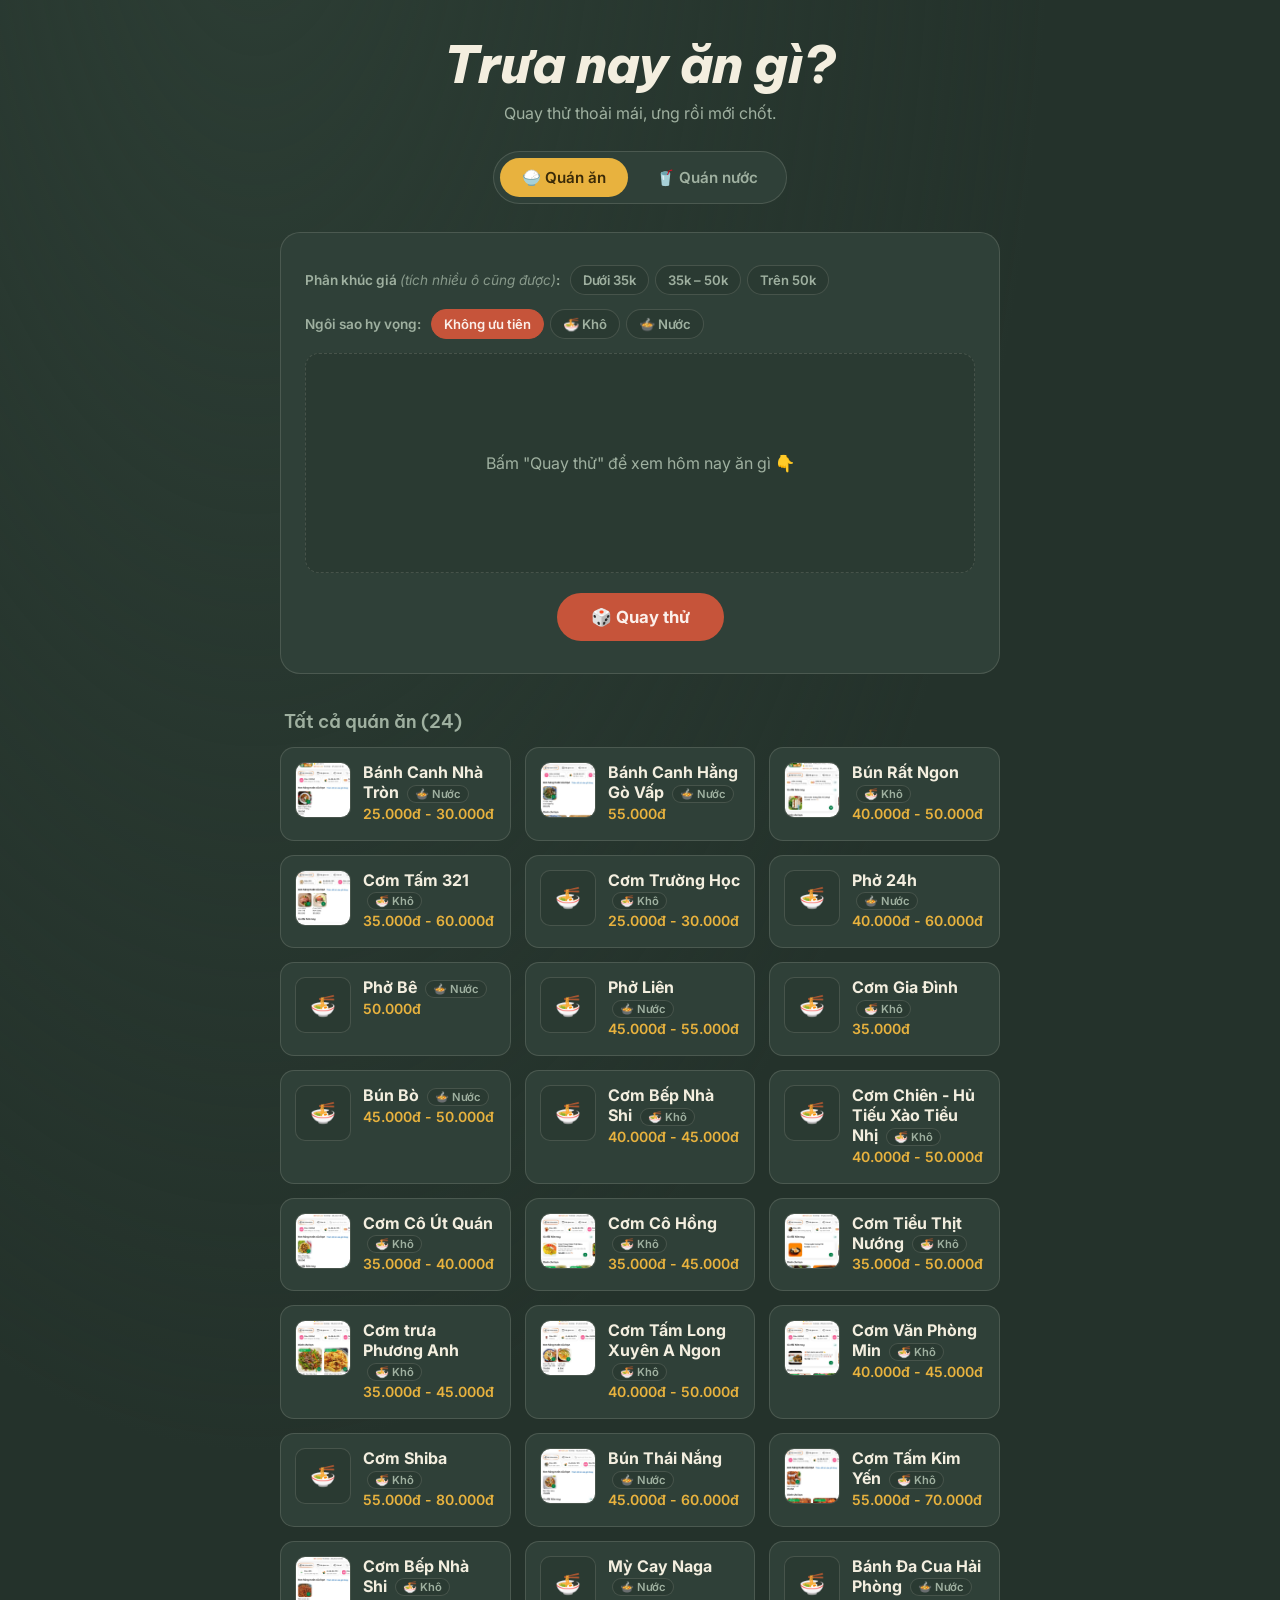
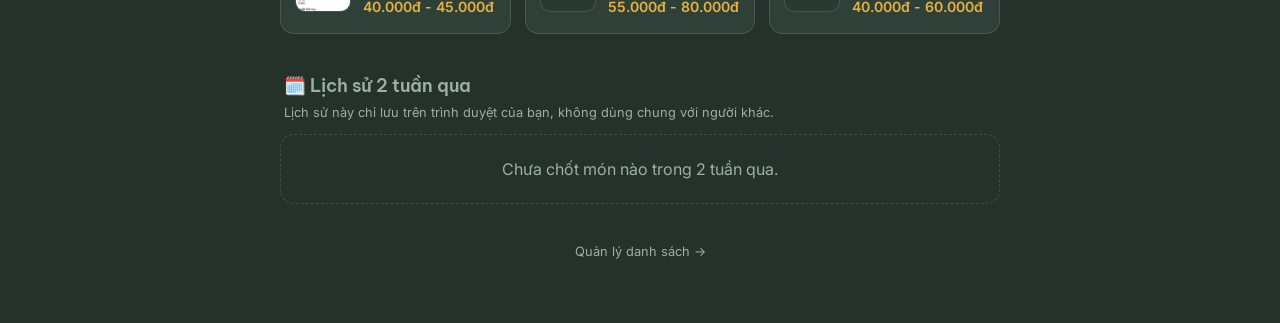
==== index.html @ a0797053 "Add files via upload" ====
<!DOCTYPE html>
<html lang="vi">
<head>
<meta charset="UTF-8">
<meta name="viewport" content="width=device-width, initial-scale=1.0">
<title>Trưa nay ăn gì?</title>
<link rel="stylesheet" href="style.css">
</head>
<body>
  <div class="wrap">
    <header class="site-header">
      <h1>Trưa nay ăn gì?</h1>
      <p>Quay thử thoải mái, ưng rồi mới chốt.</p>
    </header>

    <div class="tabs">
      <button class="tab-btn active" data-tab="quanAn">🍚 Quán ăn</button>
      <button class="tab-btn" data-tab="quanNuoc">🥤 Quán nước</button>
    </div>

    <section class="spin-hero">

      <div class="filter-row">
        <span class="filter-label">Phân khúc giá <span class="filter-hint">(tích nhiều ô cũng được)</span>:</span>
        <div class="chip-group">
          <button class="tier-chip" data-tier="duoi35">Dưới 35k</button>
          <button class="tier-chip" data-tier="35-50">35k – 50k</button>
          <button class="tier-chip" data-tier="tren50">Trên 50k</button>
        </div>
      </div>

      <div class="filter-row" id="starRow">
        <span class="filter-label">Ngôi sao hy vọng:</span>
        <div class="chip-group">
          <button class="star-chip active" data-star="none">Không ưu tiên</button>
          <button class="star-chip" data-star="kho">🍜 Khô</button>
          <button class="star-chip" data-star="nuoc">🍲 Nước</button>
        </div>
      </div>

      <div class="flip-card" id="flipCard"></div>

      <div class="spin-actions">
        <button class="spin-btn" id="spinBtn">🎲 Quay thử</button>
        <button class="confirm-btn" id="confirmBtn" style="display:none;">🔒 Chốt món này</button>
      </div>
    </section>

    <h2 class="list-heading" id="listHeading"></h2>
    <div class="list" id="listEl"></div>

    <section class="history-section">
      <h2 class="list-heading">🗓️ Lịch sử 2 tuần qua</h2>
      <p class="history-note">Lịch sử này chỉ lưu trên trình duyệt của bạn, không dùng chung với người khác.</p>
      <div id="historyList"></div>
    </section>

    <a class="admin-link" href="quanly.html">Quản lý danh sách →</a>
  </div>

  <div class="lightbox-overlay" id="lightboxOverlay">
    <img id="lightboxImg" src="" alt="Ảnh phóng to">
  </div>

  <script src="data.js"></script>
  <script src="app.js"></script>
</body>
</html>
---- style.css ----
@import url('https://fonts.googleapis.com/css2?family=Be+Vietnam+Pro:ital,wght@0,400;0,500;0,600;0,800;1,600&family=Inter:wght@400;500;600;700&display=swap');

:root{
  --bg: #24322B;
  --bg-soft: #2A3A32;
  --surface: #2F4038;
  --surface-hover: #3A4F44;
  --line: rgba(243,238,223,0.14);
  --text: #F3EEDF;
  --muted: #9FB0A0;
  --accent: #E8B23E;
  --accent-ink: #3A2A08;
  --accent-2: #C6543A;
  --radius: 14px;
}

*{ box-sizing: border-box; }

html, body{
  margin:0;
  padding:0;
  background:
    radial-gradient(ellipse at 20% -10%, #2C3D34 0%, transparent 55%),
    var(--bg);
  color: var(--text);
  font-family: 'Inter', sans-serif;
  -webkit-font-smoothing: antialiased;
}

body{
  min-height:100vh;
  display:flex;
  flex-direction:column;
  align-items:center;
  padding: 32px 20px 64px;
}

.wrap{
  width:100%;
  max-width: 720px;
}

/* ---------- Header ---------- */
.site-header{
  text-align:center;
  margin-bottom: 28px;
}

.site-header h1{
  font-family:'Be Vietnam Pro', sans-serif;
  font-weight:800;
  font-style:italic;
  font-size: clamp(2.2rem, 6vw, 3.2rem);
  margin: 0 0 6px;
  letter-spacing: -0.01em;
  color: var(--text);
}

.site-header p{
  margin:0;
  color: var(--muted);
  font-size: 1rem;
}

/* ---------- Tabs ---------- */
.tabs{
  display:flex;
  justify-content:center;
  gap: 6px;
  margin-bottom: 28px;
  background: var(--surface);
  padding: 6px;
  border-radius: 999px;
  border: 1px solid var(--line);
  width: fit-content;
  margin-left:auto;
  margin-right:auto;
}

.tab-btn{
  border:none;
  background: transparent;
  color: var(--muted);
  font-family:'Inter', sans-serif;
  font-weight:600;
  font-size: 0.95rem;
  padding: 10px 22px;
  border-radius: 999px;
  cursor:pointer;
  transition: background .2s ease, color .2s ease;
}

.tab-btn.active{
  background: var(--accent);
  color: var(--accent-ink);
}

.tab-btn:not(.active):hover{
  color: var(--text);
}

/* ---------- Spin hero ---------- */
.spin-hero{
  background: var(--surface);
  border: 1px solid var(--line);
  border-radius: 20px;
  padding: 32px 24px;
  text-align:center;
  margin-bottom: 36px;
}

.flip-card{
  position:relative;
  height: 220px;
  border-radius: var(--radius);
  background: var(--bg-soft);
  border: 1px dashed var(--line);
  display:flex;
  align-items:center;
  justify-content:center;
  overflow:hidden;
  margin-bottom: 20px;
}

.flip-card .placeholder{
  color: var(--muted);
  font-size: 1rem;
}

.flip-card .result{
  display:flex;
  flex-direction:column;
  align-items:center;
  gap: 6px;
  padding: 16px;
  animation: land .38s cubic-bezier(.2,1.4,.4,1);
}

.flip-card .result img{
  width: 84px;
  height: 84px;
  object-fit:cover;
  border-radius: 12px;
  border: 1px solid var(--line);
  margin-bottom: 6px;
}

.flip-card .result .name{
  font-family:'Be Vietnam Pro', sans-serif;
  font-weight:800;
  font-size: 1.5rem;
  color: var(--accent);
}

.flip-card .result .price{
  color: var(--text);
  font-weight:600;
  font-size: 0.95rem;
}

.flip-card .result .note{
  color: var(--muted);
  font-size: 0.85rem;
}

.flip-card.spinning .result .name{
  color: var(--text);
}

@keyframes land{
  from{ transform: scale(.92); opacity: 0;}
  to{ transform: scale(1); opacity:1;}
}

.spin-btn{
  border:none;
  background: var(--accent-2);
  color: #FBEFEA;
  font-family:'Inter', sans-serif;
  font-weight:700;
  font-size: 1.05rem;
  padding: 14px 34px;
  border-radius: 999px;
  cursor:pointer;
  transition: transform .12s ease, background .2s ease;
}

.spin-btn:hover{ background:#D9613F; }
.spin-btn:active{ transform: scale(.97); }
.spin-btn:disabled{ opacity: .6; cursor:not-allowed; }

.spin-hero .empty-msg{
  color: var(--muted);
  font-size: 0.95rem;
}

/* ---------- List ---------- */
.list-heading{
  font-family:'Be Vietnam Pro', sans-serif;
  font-weight:600;
  font-size: 1.1rem;
  color: var(--muted);
  margin: 0 0 14px 4px;
}

.list{
  display:grid;
  grid-template-columns: repeat(auto-fill, minmax(220px, 1fr));
  gap: 14px;
}

.card{
  background: var(--surface);
  border: 1px solid var(--line);
  border-radius: var(--radius);
  padding: 14px;
  display:flex;
  gap: 12px;
  align-items:flex-start;
}

.card .thumb{
  width: 56px;
  height: 56px;
  border-radius: 10px;
  object-fit:cover;
  background: var(--bg-soft);
  border: 1px solid var(--line);
  flex-shrink:0;
}

.card .thumb.no-img{
  display:flex;
  align-items:center;
  justify-content:center;
  color: var(--muted);
  font-size: 1.3rem;
}

.card .info .name{
  font-weight:700;
  font-size: 1rem;
  margin-bottom: 2px;
}

.card .info .price{
  color: var(--accent);
  font-weight:600;
  font-size: 0.88rem;
  margin-bottom: 4px;
}

.card .info .note{
  color: var(--muted);
  font-size: 0.82rem;
  line-height:1.4;
}

.empty-list{
  color: var(--muted);
  text-align:center;
  padding: 24px;
  border: 1px dashed var(--line);
  border-radius: var(--radius);
}

/* ---------- Footer link to admin ---------- */
.admin-link{
  display:block;
  text-align:center;
  margin-top: 40px;
  color: var(--muted);
  font-size: 0.8rem;
  text-decoration:none;
}
.admin-link:hover{ color: var(--text); }

/* ================= Admin page ================= */
.admin-wrap{ max-width: 640px; }

.admin-section{
  background: var(--surface);
  border: 1px solid var(--line);
  border-radius: var(--radius);
  padding: 20px;
  margin-bottom: 24px;
}

.admin-section h2{
  font-family:'Be Vietnam Pro', sans-serif;
  font-size: 1.2rem;
  margin: 0 0 16px;
}

.field{
  margin-bottom: 12px;
}

.field label{
  display:block;
  font-size: 0.82rem;
  color: var(--muted);
  margin-bottom: 4px;
}

.field input, .field textarea{
  width:100%;
  background: var(--bg-soft);
  border: 1px solid var(--line);
  color: var(--text);
  border-radius: 8px;
  padding: 10px 12px;
  font-family:'Inter', sans-serif;
  font-size: 0.92rem;
}

.field textarea{ resize: vertical; min-height: 50px; }

.form-actions{
  display:flex;
  gap: 10px;
  margin-top: 4px;
}

.btn{
  border:none;
  border-radius: 8px;
  padding: 10px 18px;
  font-weight:600;
  font-size: 0.9rem;
  cursor:pointer;
  font-family:'Inter', sans-serif;
}

.btn-primary{ background: var(--accent); color: var(--accent-ink); }
.btn-primary:hover{ background:#F0BE5A; }

.btn-ghost{ background: transparent; border: 1px solid var(--line); color: var(--text); }
.btn-ghost:hover{ background: var(--surface-hover); }

.btn-danger{ background: transparent; border: 1px solid var(--accent-2); color: var(--accent-2); }
.btn-danger:hover{ background: rgba(198,84,58,.12); }

.admin-item{
  display:flex;
  gap: 12px;
  align-items:center;
  padding: 10px 0;
  border-bottom: 1px solid var(--line);
}
.admin-item:last-child{ border-bottom:none; }

.admin-item .thumb{
  width: 46px; height:46px; border-radius:8px; object-fit:cover;
  background: var(--bg-soft); border:1px solid var(--line); flex-shrink:0;
}

.admin-item .meta{ flex:1; min-width:0; }
.admin-item .meta .name{ font-weight:600; font-size: 0.92rem; }
.admin-item .meta .sub{ color: var(--muted); font-size: 0.8rem; }

.admin-item .actions{ display:flex; gap:6px; flex-shrink:0; }
.icon-btn{
  border:none; background:transparent; color: var(--muted);
  cursor:pointer; font-size: 0.85rem; padding: 6px 8px; border-radius:6px;
}
.icon-btn:hover{ background: var(--surface-hover); color: var(--text); }

.export-box{
  text-align:center;
  padding: 18px;
}

.export-box p{ color: var(--muted); font-size: 0.85rem; margin: 10px 0 0; }

.toast{
  position:fixed;
  bottom: 24px;
  left:50%;
  transform: translateX(-50%);
  background: var(--accent);
  color: var(--accent-ink);
  padding: 10px 20px;
  border-radius: 999px;
  font-weight:600;
  font-size: 0.88rem;
  opacity:0;
  pointer-events:none;
  transition: opacity .25s ease;
}
.toast.show{ opacity:1; }

@media (prefers-reduced-motion: reduce){
  .flip-card .result{ animation: none; }
}

/* ---------- Filter rows (phân khúc giá / ngôi sao hy vọng) ---------- */
.filter-row{
  display:flex;
  flex-wrap:wrap;
  align-items:center;
  gap: 10px;
  margin-bottom: 14px;
  text-align:left;
}

.filter-label{
  color: var(--muted);
  font-size: 0.85rem;
  font-weight:600;
  flex-shrink:0;
}

.filter-hint{
  font-weight:400;
  font-style: italic;
  opacity: .8;
}

.chip-group{
  display:flex;
  flex-wrap:wrap;
  gap: 6px;
}

.tier-chip, .star-chip{
  border: 1px solid var(--line);
  background: var(--bg-soft);
  color: var(--muted);
  font-family:'Inter', sans-serif;
  font-size: 0.82rem;
  font-weight:600;
  padding: 6px 12px;
  border-radius: 999px;
  cursor:pointer;
  transition: all .15s ease;
}

.tier-chip:hover, .star-chip:hover{ color: var(--text); }

.tier-chip.active{
  background: var(--accent);
  border-color: var(--accent);
  color: var(--accent-ink);
}
.tier-chip.active::before{ content: "✓ "; }

.star-chip.active{
  background: var(--accent-2);
  border-color: var(--accent-2);
  color: #FBEFEA;
}

/* ---------- Spin actions ---------- */
.spin-actions{
  display:flex;
  flex-wrap:wrap;
  justify-content:center;
  gap: 12px;
}

.confirm-btn{
  border: 1px solid var(--accent);
  background: transparent;
  color: var(--accent);
  font-family:'Inter', sans-serif;
  font-weight:700;
  font-size: 1.05rem;
  padding: 14px 28px;
  border-radius: 999px;
  cursor:pointer;
  transition: background .2s ease, color .2s ease;
}

.confirm-btn:hover:not(:disabled){ background: var(--accent); color: var(--accent-ink); }
.confirm-btn:disabled{ opacity:.7; cursor:not-allowed; }

/* ---------- Tag mini (loại khô/nước) ---------- */
.tag-mini{
  display:inline-block;
  font-size: 0.7rem;
  font-weight:600;
  color: var(--muted);
  background: var(--bg-soft);
  border: 1px solid var(--line);
  padding: 1px 7px;
  border-radius: 999px;
  vertical-align: middle;
  margin-left: 4px;
}

/* ---------- History ---------- */
.history-section{ margin-top: 40px; }

.history-note{
  color: var(--muted);
  font-size: 0.8rem;
  margin: -6px 0 14px 4px;
}

.history-item{
  display:flex;
  align-items:center;
  gap: 14px;
  padding: 10px 4px;
  border-bottom: 1px solid var(--line);
}
.history-item:last-child{ border-bottom:none; }

.history-date{
  font-family:'Be Vietnam Pro', sans-serif;
  font-weight:700;
  font-size: 0.95rem;
  color: var(--accent);
  width: 52px;
  flex-shrink:0;
  text-align:center;
}
.history-date span{
  display:block;
  font-family:'Inter', sans-serif;
  font-weight:400;
  font-size: 0.7rem;
  color: var(--muted);
}

.history-body{ flex:1; min-width:0; }
.history-name{ font-weight:600; font-size:0.92rem; }
.history-sub{ color: var(--muted); font-size:0.8rem; }

/* ---------- Zoomable images / Lightbox ---------- */
.zoomable{ cursor: zoom-in; }

.lightbox-overlay{
  position: fixed;
  inset: 0;
  background: rgba(10,14,12,0.88);
  display:flex;
  align-items:center;
  justify-content:center;
  padding: 30px;
  opacity:0;
  pointer-events:none;
  transition: opacity .2s ease;
  z-index: 100;
}
.lightbox-overlay.show{ opacity:1; pointer-events:auto; }

.lightbox-overlay img{
  max-width: min(90vw, 560px);
  max-height: 85vh;
  border-radius: 12px;
  box-shadow: 0 20px 60px rgba(0,0,0,.5);
  cursor: zoom-out;
}

/* ---------- Admin: price range + loại select + image upload ---------- */
.field-row{
  display:flex;
  gap: 10px;
}
.field-row .field{ flex:1; }

.thumb-preview{
  width: 72px;
  height: 72px;
  border-radius: 10px;
  object-fit:cover;
  border: 1px solid var(--line);
  background: var(--bg-soft);
  margin-top: 8px;
  cursor: zoom-in;
  display:none;
}
.thumb-preview.show{ display:block; }

.file-hint{
  color: var(--muted);
  font-size: 0.75rem;
  margin-top: 4px;
}

select{
  width:100%;
  background: var(--bg-soft);
  border: 1px solid var(--line);
  color: var(--text);
  border-radius: 8px;
  padding: 10px 12px;
  font-family:'Inter', sans-serif;
  font-size: 0.92rem;
}
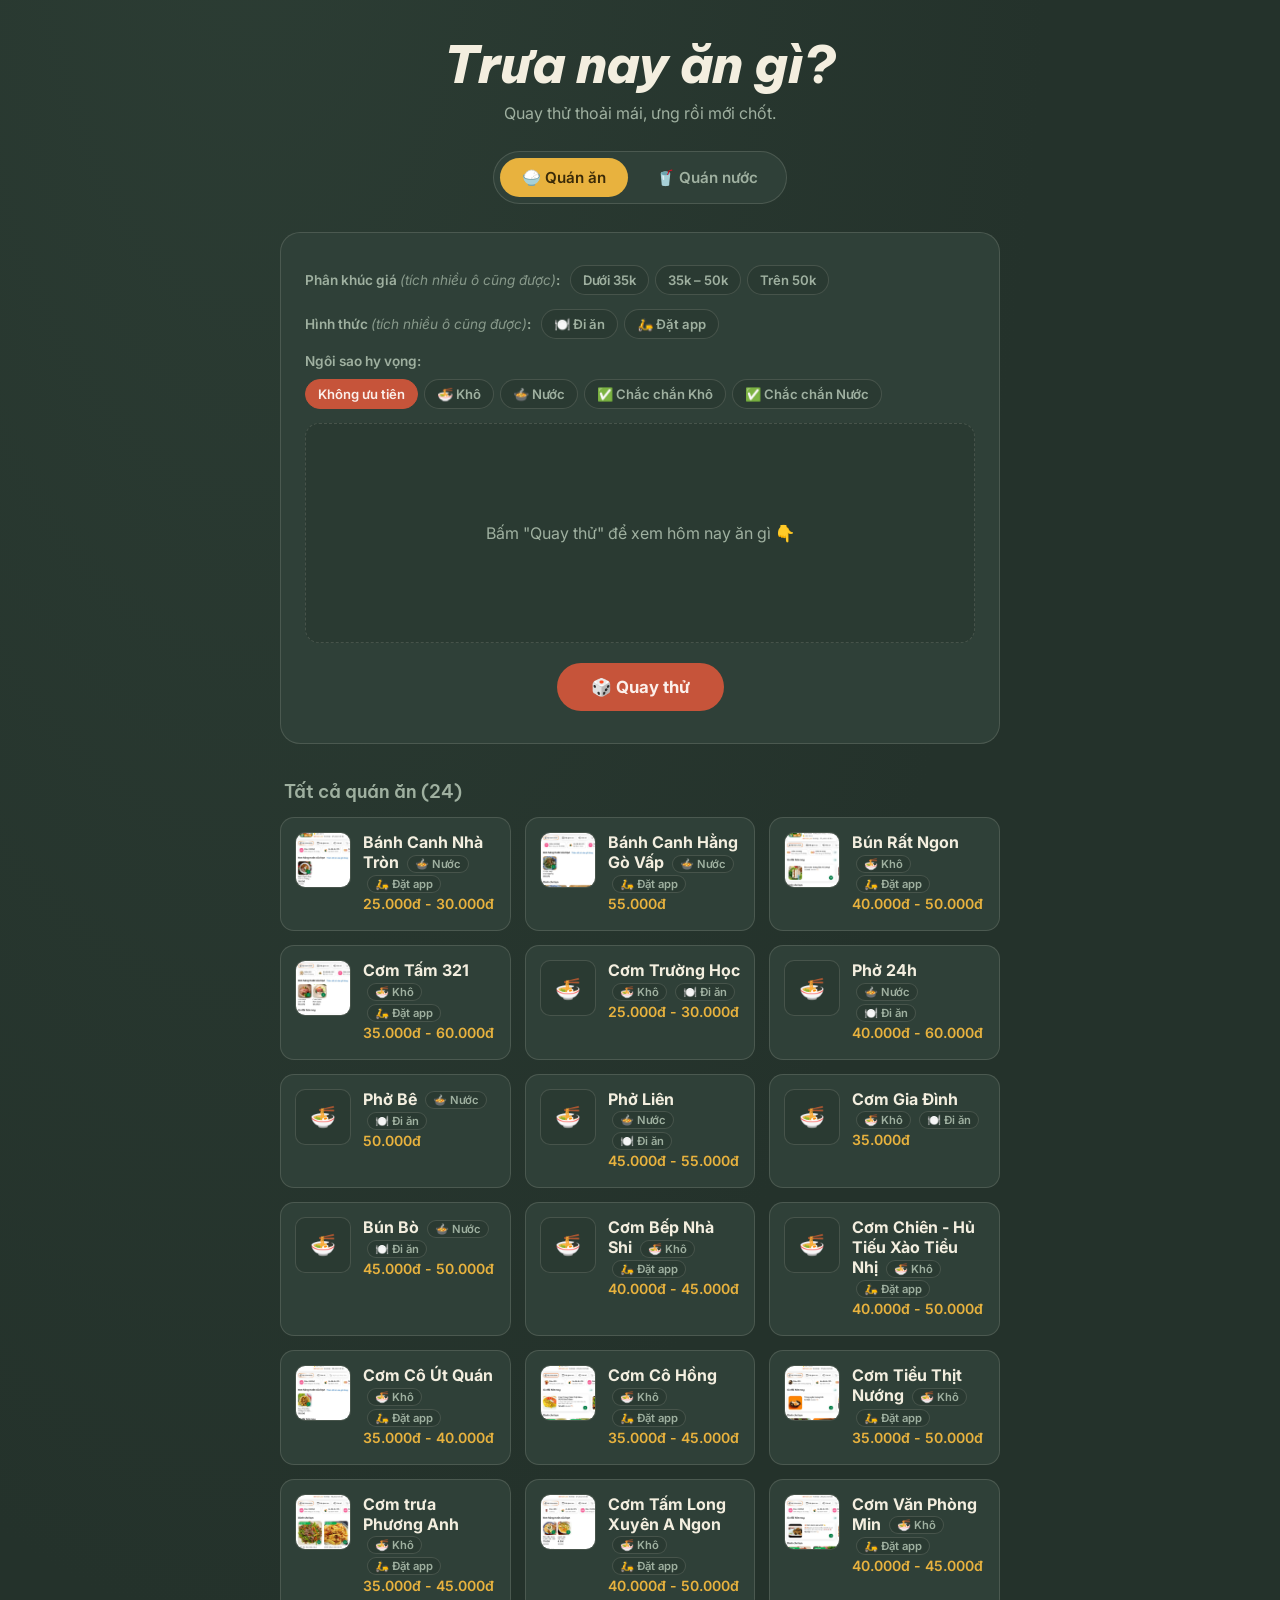
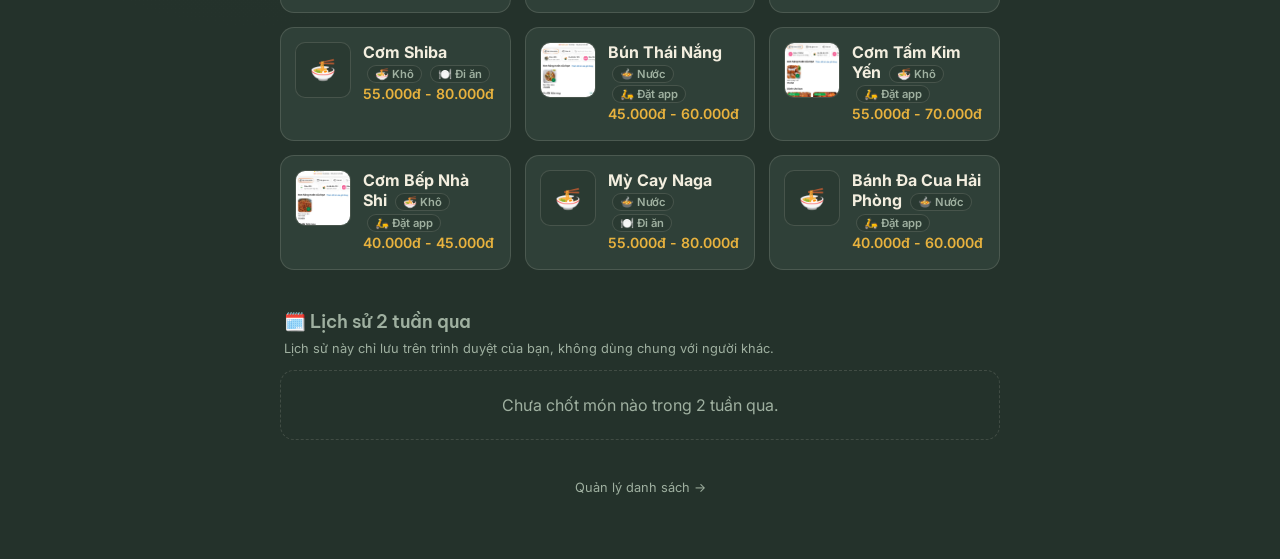
==== commit c052e77a: "Add files via upload" ====
--- a/index.html
+++ b/index.html
@@ -29,12 +29,22 @@
         </div>
       </div>
 
+      <div class="filter-row">
+        <span class="filter-label">Hình thức <span class="filter-hint">(tích nhiều ô cũng được)</span>:</span>
+        <div class="chip-group">
+          <button class="mode-chip" data-mode="diAn">🍽️ Đi ăn</button>
+          <button class="mode-chip" data-mode="datApp">🛵 Đặt app</button>
+        </div>
+      </div>
+
       <div class="filter-row" id="starRow">
         <span class="filter-label">Ngôi sao hy vọng:</span>
         <div class="chip-group">
           <button class="star-chip active" data-star="none">Không ưu tiên</button>
           <button class="star-chip" data-star="kho">🍜 Khô</button>
           <button class="star-chip" data-star="nuoc">🍲 Nước</button>
+          <button class="star-chip" data-star="chacKho">✅ Chắc chắn Khô</button>
+          <button class="star-chip" data-star="chacNuoc">✅ Chắc chắn Nước</button>
         </div>
       </div>
 
--- a/style.css
+++ b/style.css
@@ -423,7 +423,7 @@
   gap: 6px;
 }
 
-.tier-chip, .star-chip{
+.tier-chip, .star-chip, .mode-chip{
   border: 1px solid var(--line);
   background: var(--bg-soft);
   color: var(--muted);
@@ -436,14 +436,14 @@
   transition: all .15s ease;
 }
 
-.tier-chip:hover, .star-chip:hover{ color: var(--text); }
-
-.tier-chip.active{
+.tier-chip:hover, .star-chip:hover, .mode-chip:hover{ color: var(--text); }
+
+.tier-chip.active, .mode-chip.active{
   background: var(--accent);
   border-color: var(--accent);
   color: var(--accent-ink);
 }
-.tier-chip.active::before{ content: "✓ "; }
+.tier-chip.active::before, .mode-chip.active::before{ content: "✓ "; }
 
 .star-chip.active{
   background: var(--accent-2);
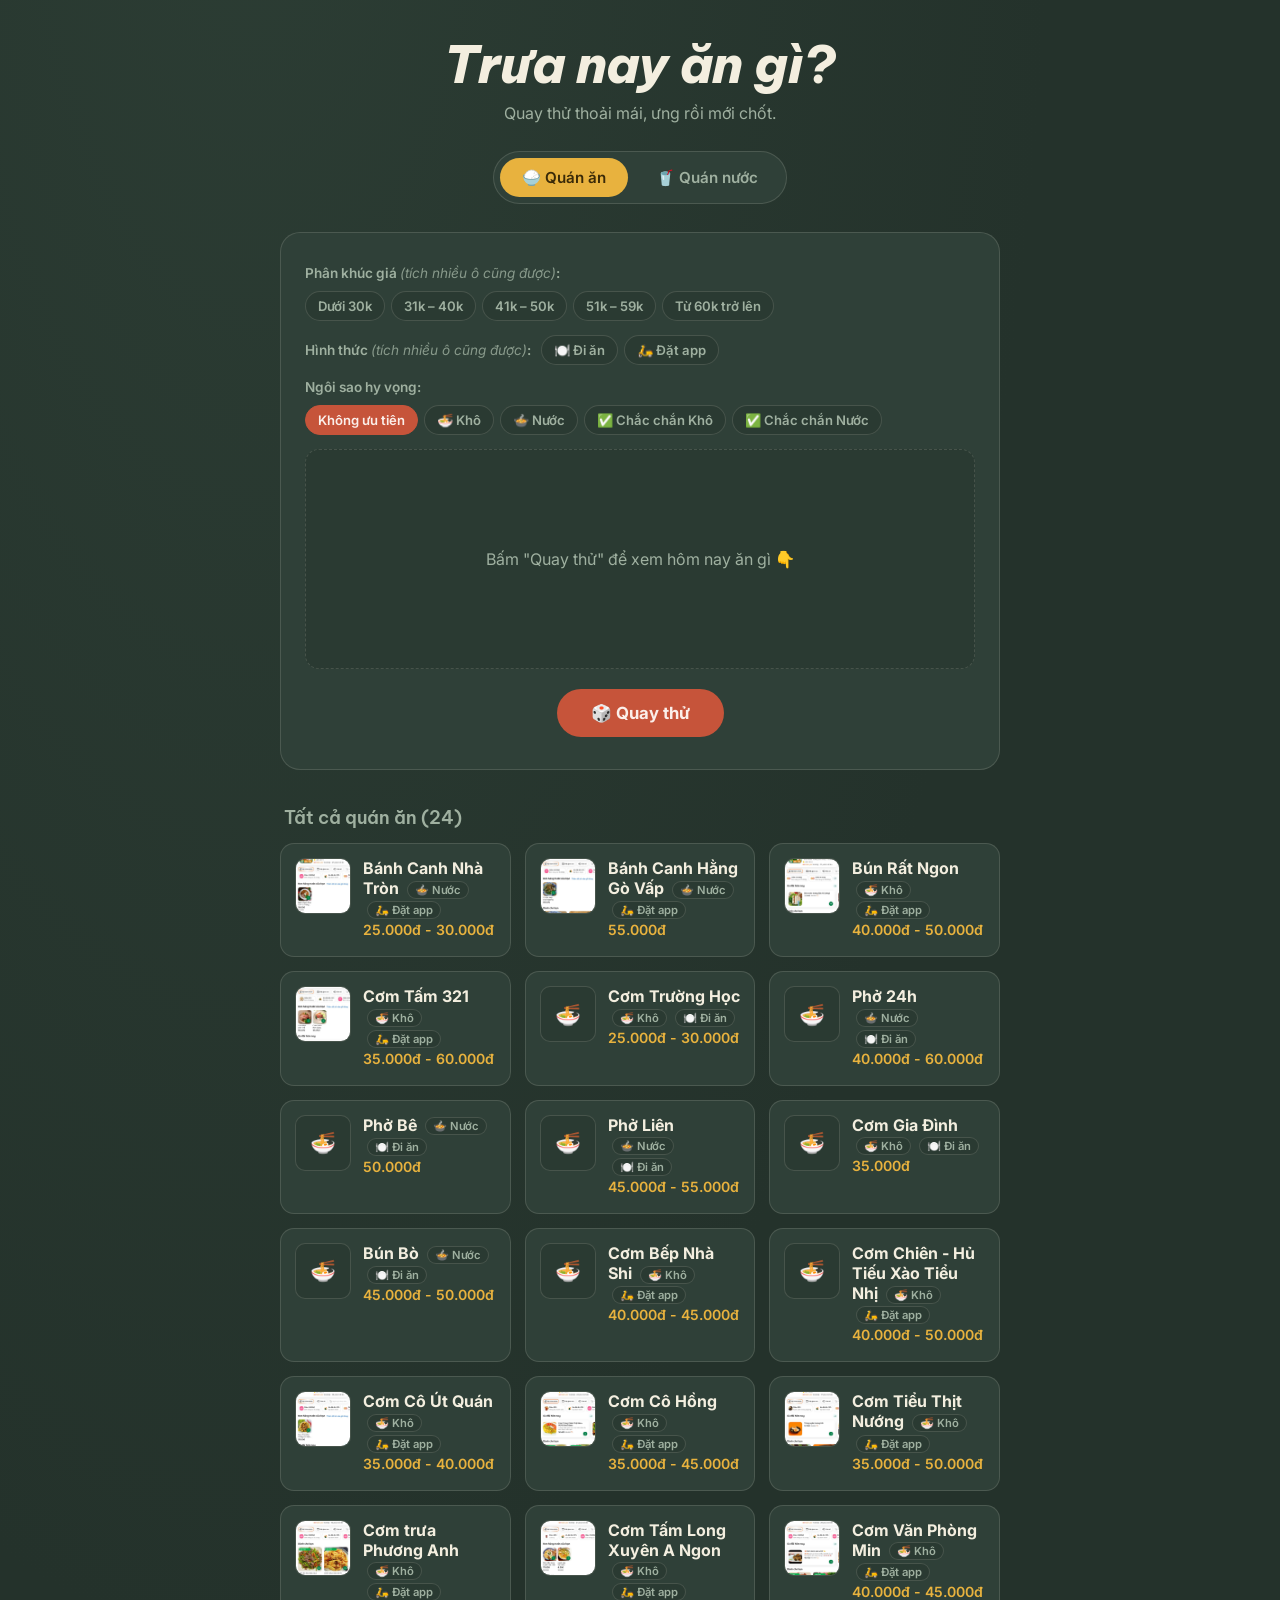
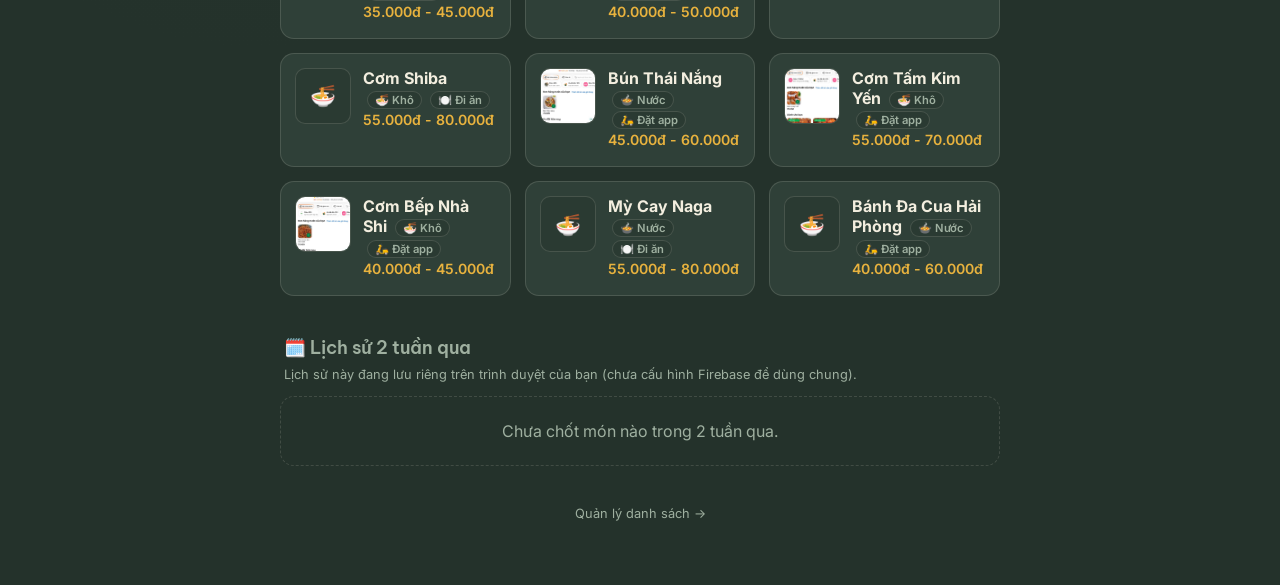
==== commit a7d35f25: "Add files via upload" ====
--- a/index.html
+++ b/index.html
@@ -13,6 +13,8 @@
       <p>Quay thử thoải mái, ưng rồi mới chốt.</p>
     </header>
 
+    <div class="veg-banner" id="vegBanner" style="display:none;"></div>
+
     <div class="tabs">
       <button class="tab-btn active" data-tab="quanAn">🍚 Quán ăn</button>
       <button class="tab-btn" data-tab="quanNuoc">🥤 Quán nước</button>
@@ -23,9 +25,11 @@
       <div class="filter-row">
         <span class="filter-label">Phân khúc giá <span class="filter-hint">(tích nhiều ô cũng được)</span>:</span>
         <div class="chip-group">
-          <button class="tier-chip" data-tier="duoi35">Dưới 35k</button>
-          <button class="tier-chip" data-tier="35-50">35k – 50k</button>
-          <button class="tier-chip" data-tier="tren50">Trên 50k</button>
+          <button class="tier-chip" data-tier="duoi30">Dưới 30k</button>
+          <button class="tier-chip" data-tier="31-40">31k – 40k</button>
+          <button class="tier-chip" data-tier="41-50">41k – 50k</button>
+          <button class="tier-chip" data-tier="51-59">51k – 59k</button>
+          <button class="tier-chip" data-tier="tu60">Từ 60k trở lên</button>
         </div>
       </div>
 
@@ -61,7 +65,7 @@
 
     <section class="history-section">
       <h2 class="list-heading">🗓️ Lịch sử 2 tuần qua</h2>
-      <p class="history-note">Lịch sử này chỉ lưu trên trình duyệt của bạn, không dùng chung với người khác.</p>
+      <p class="history-note" id="historyNote">Đang tải lịch sử...</p>
       <div id="historyList"></div>
     </section>
 
@@ -72,6 +76,10 @@
     <img id="lightboxImg" src="" alt="Ảnh phóng to">
   </div>
 
+  <script src="https://www.gstatic.com/firebasejs/10.12.2/firebase-app-compat.js"></script>
+  <script src="https://www.gstatic.com/firebasejs/10.12.2/firebase-database-compat.js"></script>
+  <script src="firebase-config.js"></script>
+  <script src="lunar.js"></script>
   <script src="data.js"></script>
   <script src="app.js"></script>
 </body>
--- a/style.css
+++ b/style.css
@@ -590,3 +590,16 @@
   font-family:'Inter', sans-serif;
   font-size: 0.92rem;
 }
+
+/* ---------- Banner nhắc ăn chay ---------- */
+.veg-banner{
+  background: linear-gradient(135deg, #3E5B45, #4E7355);
+  border: 1px solid rgba(232,178,62,0.35);
+  color: #F3EEDF;
+  font-weight:600;
+  font-size: 0.92rem;
+  text-align:center;
+  padding: 12px 18px;
+  border-radius: 12px;
+  margin-bottom: 20px;
+}
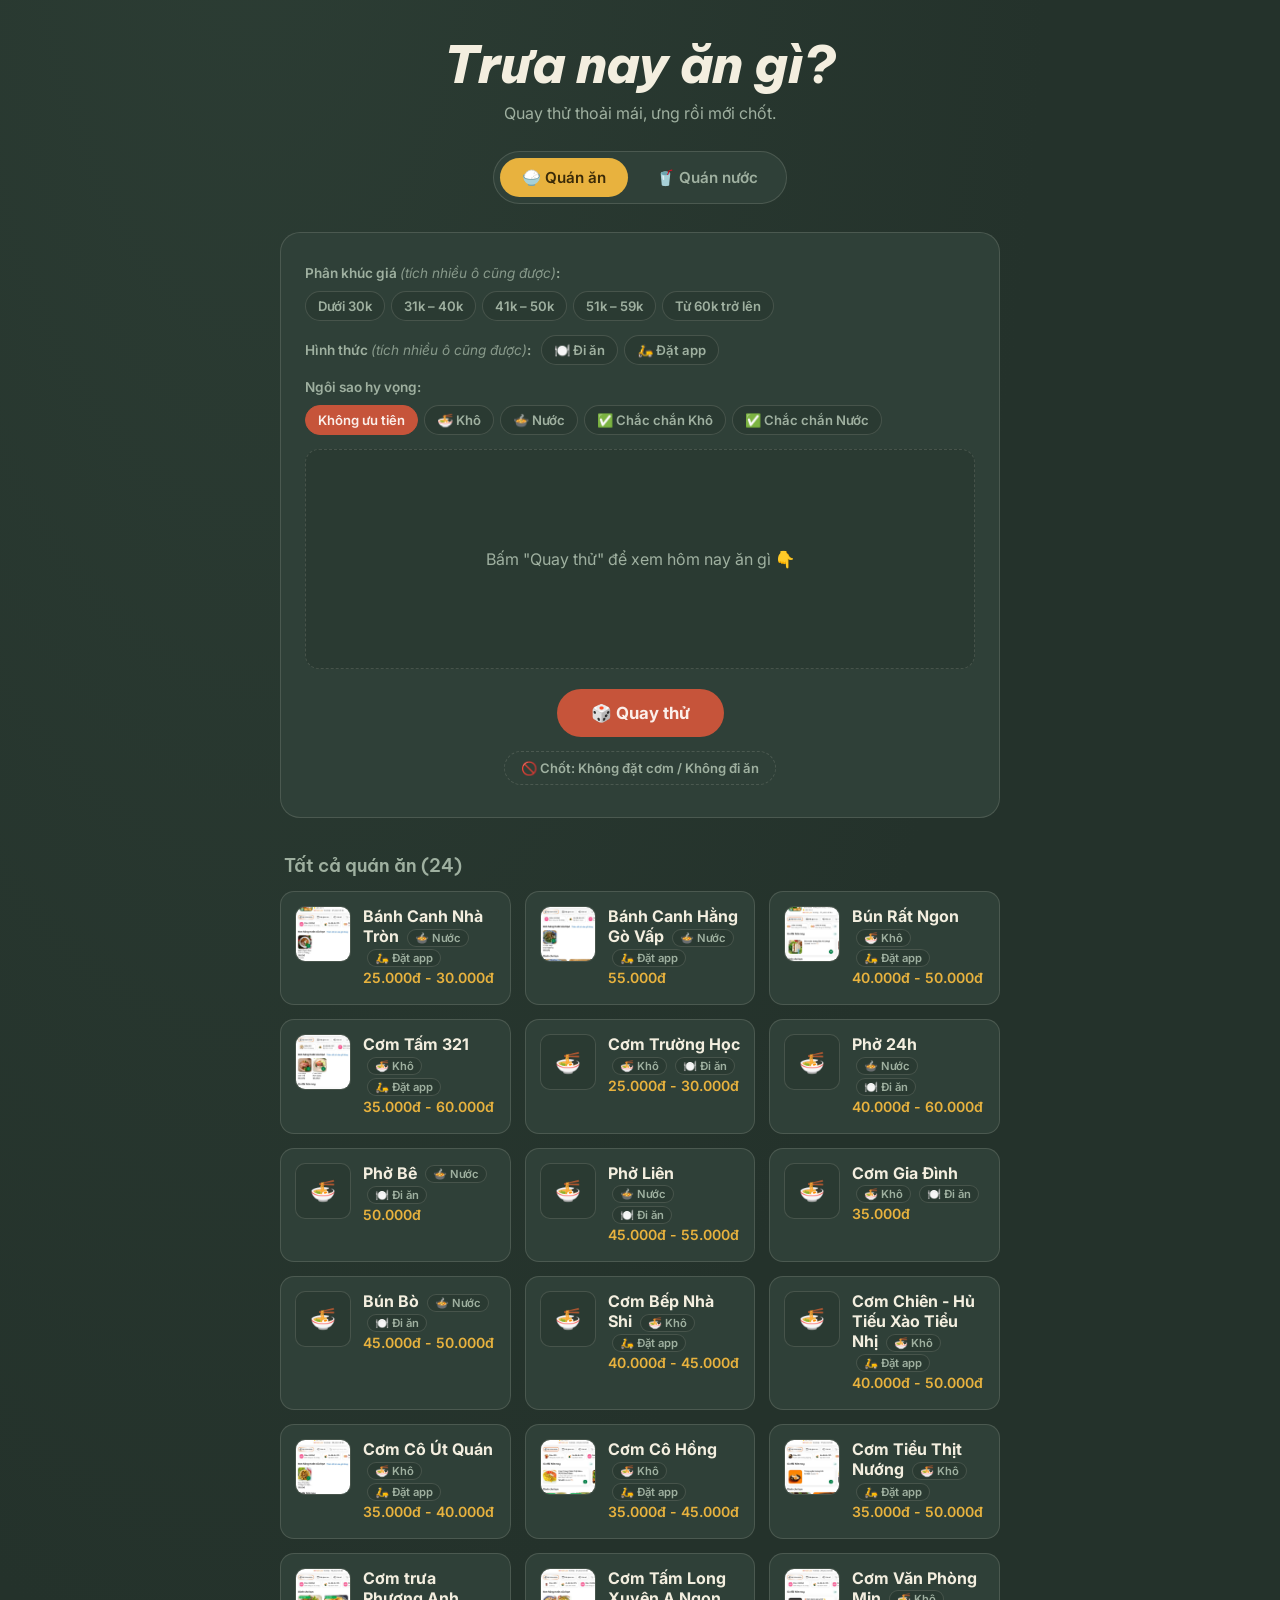
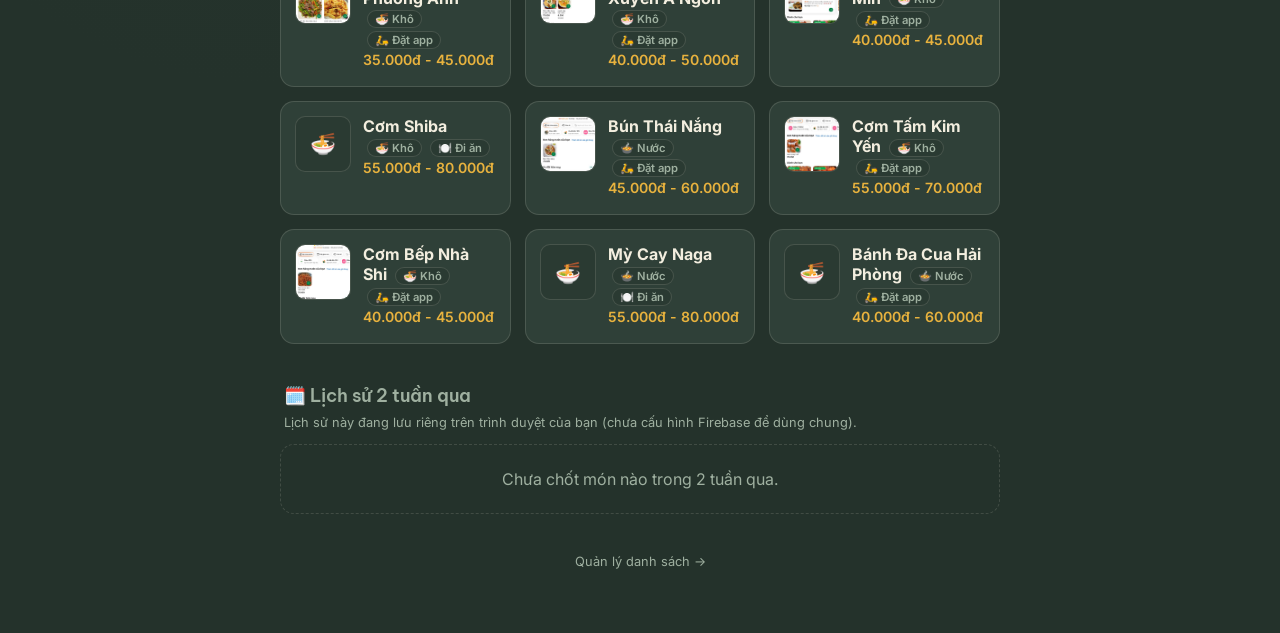
==== commit 10f2841e: "Add files via upload" ====
--- a/index.html
+++ b/index.html
@@ -24,20 +24,24 @@
 
       <div class="filter-row">
         <span class="filter-label">Phân khúc giá <span class="filter-hint">(tích nhiều ô cũng được)</span>:</span>
-        <div class="chip-group">
-          <button class="tier-chip" data-tier="duoi30">Dưới 30k</button>
-          <button class="tier-chip" data-tier="31-40">31k – 40k</button>
-          <button class="tier-chip" data-tier="41-50">41k – 50k</button>
-          <button class="tier-chip" data-tier="51-59">51k – 59k</button>
-          <button class="tier-chip" data-tier="tu60">Từ 60k trở lên</button>
-        </div>
+        <div class="chip-group" id="tierChips"></div>
       </div>
 
-      <div class="filter-row">
+      <div class="filter-row" id="modeRow">
         <span class="filter-label">Hình thức <span class="filter-hint">(tích nhiều ô cũng được)</span>:</span>
         <div class="chip-group">
           <button class="mode-chip" data-mode="diAn">🍽️ Đi ăn</button>
           <button class="mode-chip" data-mode="datApp">🛵 Đặt app</button>
+        </div>
+      </div>
+
+      <div class="filter-row" id="categoryRow" style="display:none;">
+        <span class="filter-label">Danh mục <span class="filter-hint">(tích nhiều ô cũng được)</span>:</span>
+        <div class="chip-group">
+          <button class="category-chip" data-cat="sinhTo">🥤 Sinh tố - Nước ép</button>
+          <button class="category-chip" data-cat="traSua">🧋 Trà sữa</button>
+          <button class="category-chip" data-cat="traTraiCay">🍹 Trà trái cây</button>
+          <button class="category-chip" data-cat="caPhe">☕ Cà phê</button>
         </div>
       </div>
 
@@ -52,11 +56,19 @@
         </div>
       </div>
 
+      <div class="filter-row wishlist-row" id="wishlistRow" style="display:none;">
+        <button class="wishlist-toggle-btn" id="wishlistToggleBtn">🌟 Chọn quán nguyện vọng ▾</button>
+        <div class="wishlist-panel" id="wishlistPanel"></div>
+      </div>
+
       <div class="flip-card" id="flipCard"></div>
 
       <div class="spin-actions">
         <button class="spin-btn" id="spinBtn">🎲 Quay thử</button>
         <button class="confirm-btn" id="confirmBtn" style="display:none;">🔒 Chốt món này</button>
+      </div>
+      <div class="skip-row">
+        <button class="skip-btn" id="skipBtn">🚫 Chốt: Không đặt cơm / Không đi ăn</button>
       </div>
     </section>
 
--- a/style.css
+++ b/style.css
@@ -603,3 +603,107 @@
   border-radius: 12px;
   margin-bottom: 20px;
 }
+
+/* ---------- Category chip (danh mục đồ uống) ---------- */
+.category-chip{
+  border: 1px solid var(--line);
+  background: var(--bg-soft);
+  color: var(--muted);
+  font-family:'Inter', sans-serif;
+  font-size: 0.82rem;
+  font-weight:600;
+  padding: 6px 12px;
+  border-radius: 999px;
+  cursor:pointer;
+  transition: all .15s ease;
+}
+.category-chip:hover{ color: var(--text); }
+.category-chip.active{
+  background: var(--accent-2);
+  border-color: var(--accent-2);
+  color: #FBEFEA;
+}
+.category-chip.active::before{ content: "✓ "; }
+
+/* ---------- Nguyện vọng (wishlist) ---------- */
+.wishlist-row{
+  flex-direction: column;
+  align-items: stretch;
+}
+
+.wishlist-toggle-btn{
+  align-self: flex-start;
+  border: 1px solid var(--line);
+  background: var(--bg-soft);
+  color: var(--text);
+  font-family:'Inter', sans-serif;
+  font-weight:600;
+  font-size: 0.85rem;
+  padding: 8px 16px;
+  border-radius: 999px;
+  cursor:pointer;
+}
+.wishlist-toggle-btn:hover{ background: var(--surface-hover); }
+
+.wishlist-panel{
+  display:none;
+  margin-top: 10px;
+  max-height: 220px;
+  overflow-y: auto;
+  border: 1px solid var(--line);
+  border-radius: var(--radius);
+  padding: 8px 14px;
+  background: var(--bg-soft);
+}
+.wishlist-panel.show{ display:block; }
+
+.wish-item{
+  display:flex;
+  align-items:center;
+  gap: 8px;
+  padding: 7px 0;
+  border-bottom: 1px solid var(--line);
+  font-size: 0.88rem;
+  cursor:pointer;
+}
+.wish-item:last-child{ border-bottom:none; }
+.wish-item input{ accent-color: var(--accent); width:16px; height:16px; }
+
+/* ---------- Checkbox group (admin: danh mục nhiều lựa chọn) ---------- */
+.checkbox-group{
+  display:flex;
+  flex-wrap:wrap;
+  gap: 10px 18px;
+}
+.checkbox-item{
+  display:flex;
+  align-items:center;
+  gap: 6px;
+  font-size: 0.88rem;
+  cursor:pointer;
+}
+.checkbox-item input{ accent-color: var(--accent); width:16px; height:16px; }
+
+/* ---------- Nút chốt không ăn/uống ---------- */
+.skip-row{
+  text-align:center;
+  margin-top: 14px;
+}
+
+.skip-btn{
+  border: 1px dashed var(--line);
+  background: transparent;
+  color: var(--muted);
+  font-family:'Inter', sans-serif;
+  font-weight:600;
+  font-size: 0.82rem;
+  padding: 8px 16px;
+  border-radius: 999px;
+  cursor:pointer;
+  transition: all .15s ease;
+}
+.skip-btn:hover:not(:disabled){ color: var(--text); border-color: var(--muted); }
+.skip-btn:disabled{ opacity:.7; cursor:not-allowed; }
+
+.history-item-skip .history-name{ color: var(--muted); font-style: italic; }
+.history-item-skip .history-date{ color: var(--muted); }
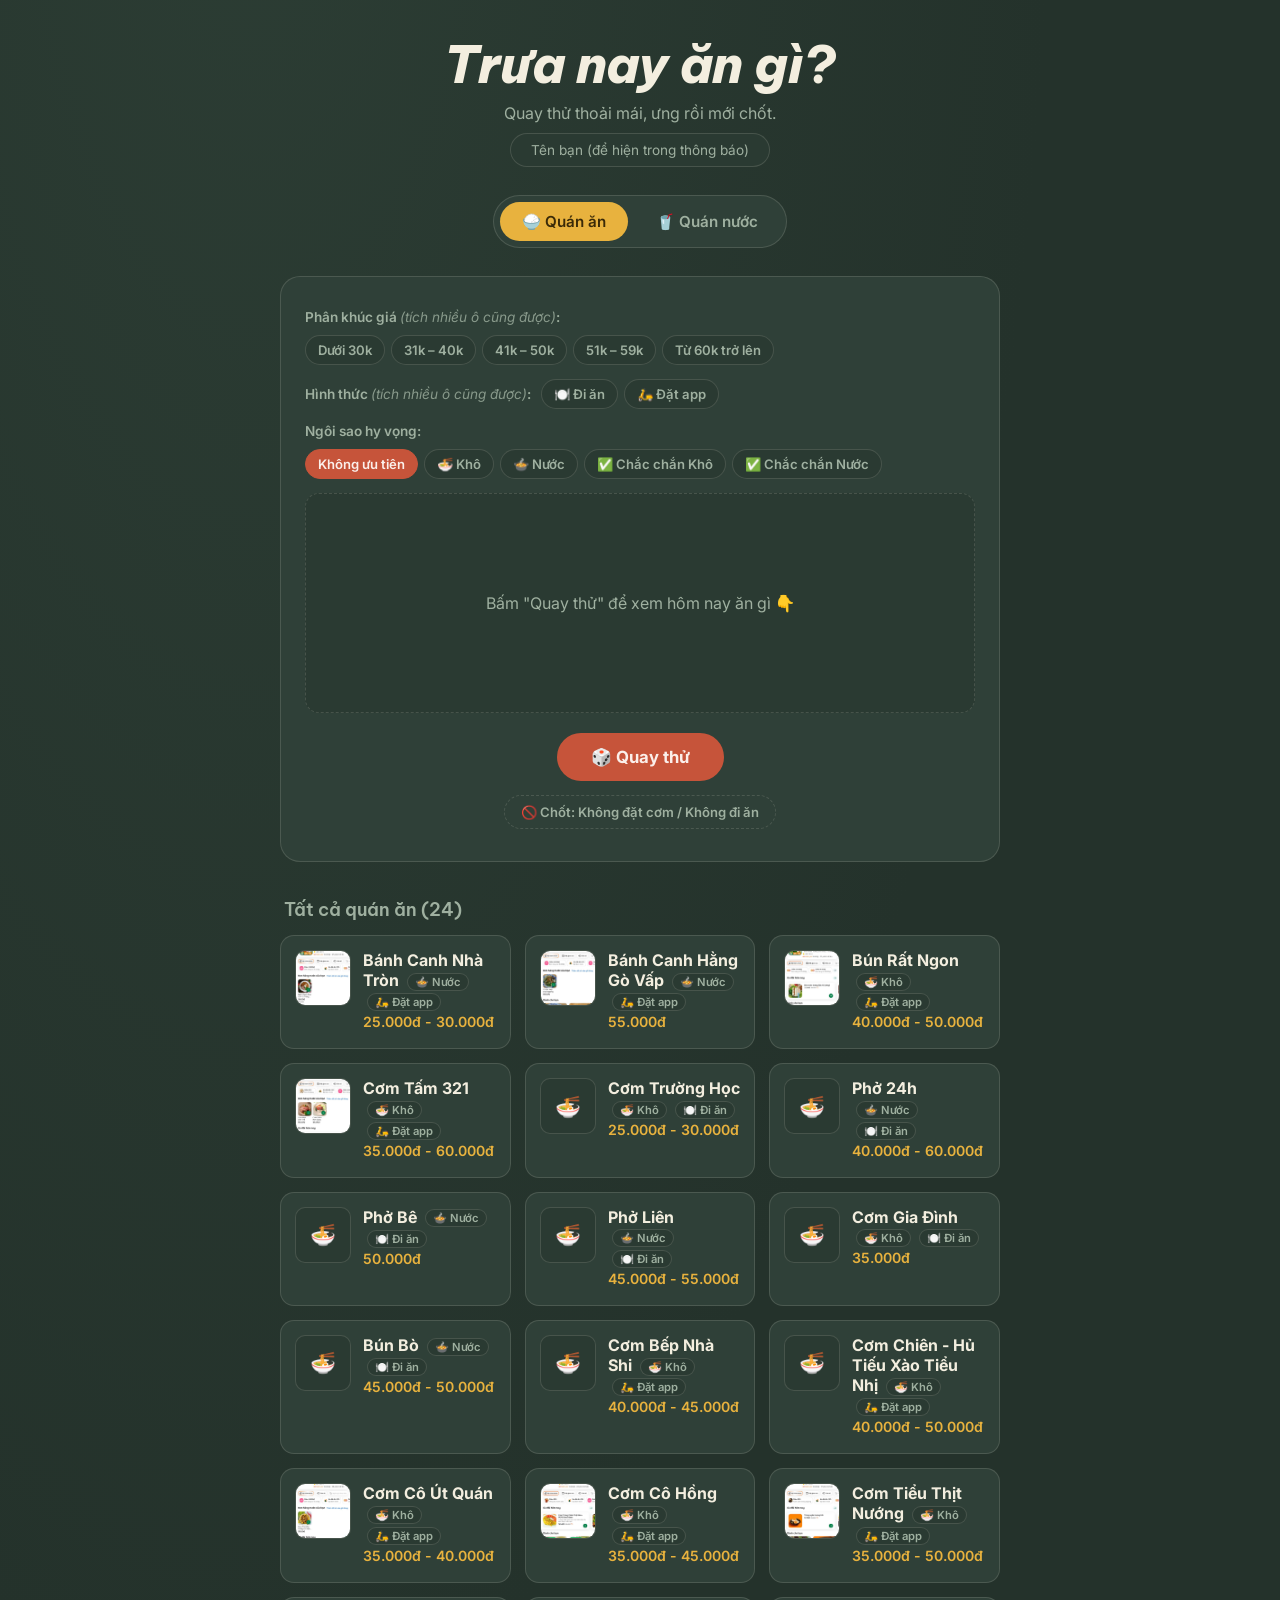
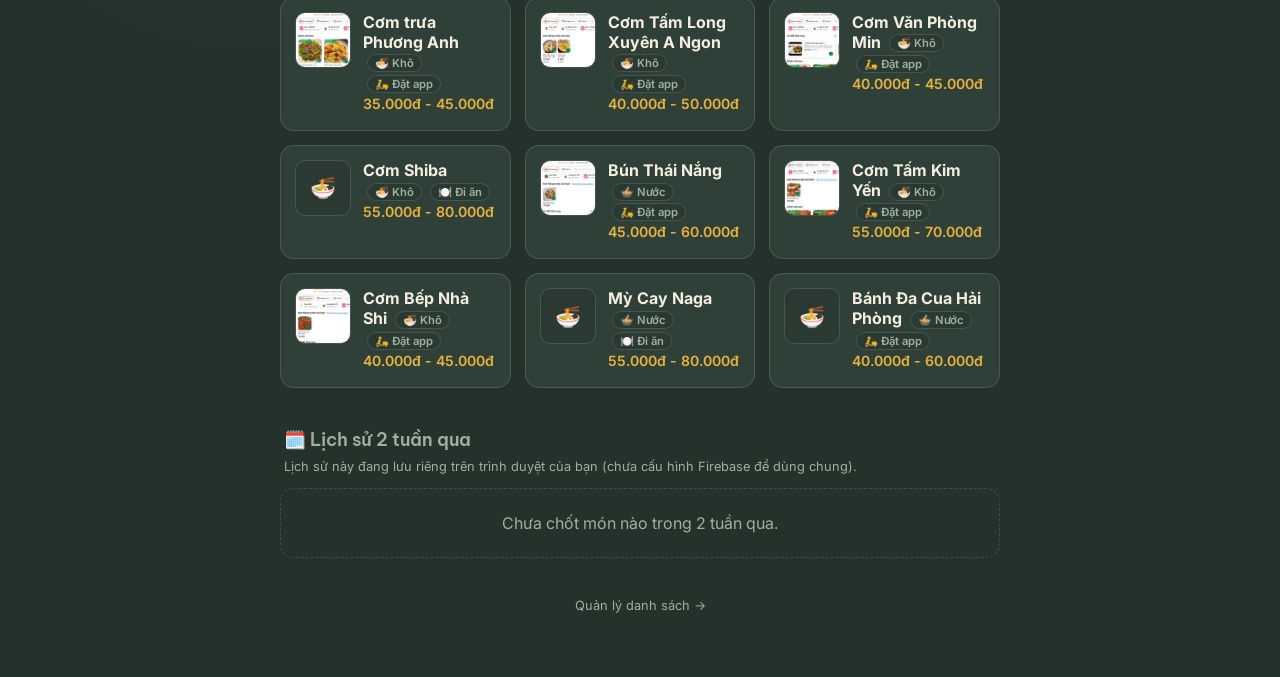
==== commit 22376164: "Add files via upload" ====
--- a/index.html
+++ b/index.html
@@ -11,6 +11,9 @@
     <header class="site-header">
       <h1>Trưa nay ăn gì?</h1>
       <p>Quay thử thoải mái, ưng rồi mới chốt.</p>
+      <div class="username-row">
+        <input type="text" id="userNameInput" placeholder="Tên bạn (để hiện trong thông báo)" maxlength="30">
+      </div>
     </header>
 
     <div class="veg-banner" id="vegBanner" style="display:none;"></div>
@@ -67,9 +70,17 @@
         <button class="spin-btn" id="spinBtn">🎲 Quay thử</button>
         <button class="confirm-btn" id="confirmBtn" style="display:none;">🔒 Chốt món này</button>
       </div>
+      <div class="allow-repeat-row" id="allowRepeatRow" style="display:none;">
+        <label class="checkbox-item">
+          <input type="checkbox" id="allowRepeatCheckbox">
+          🔁 Vẫn cho phép quay lại quán này lần sau
+        </label>
+      </div>
       <div class="skip-row">
         <button class="skip-btn" id="skipBtn">🚫 Chốt: Không đặt cơm / Không đi ăn</button>
       </div>
+
+      <div class="email-contacts-panel" id="emailContactsPanel" style="display:none;"></div>
     </section>
 
     <h2 class="list-heading" id="listHeading"></h2>
@@ -91,6 +102,8 @@
   <script src="https://www.gstatic.com/firebasejs/10.12.2/firebase-app-compat.js"></script>
   <script src="https://www.gstatic.com/firebasejs/10.12.2/firebase-database-compat.js"></script>
   <script src="firebase-config.js"></script>
+  <script src="notify-config.js"></script>
+  <script src="https://cdn.jsdelivr.net/npm/@emailjs/browser@4/dist/email.min.js"></script>
   <script src="lunar.js"></script>
   <script src="data.js"></script>
   <script src="app.js"></script>
--- a/style.css
+++ b/style.css
@@ -707,3 +707,70 @@
 
 .history-item-skip .history-name{ color: var(--muted); font-style: italic; }
 .history-item-skip .history-date{ color: var(--muted); }
+
+/* ---------- Ô nhập tên người dùng ---------- */
+.username-row{
+  margin-top: 10px;
+  display:flex;
+  justify-content:center;
+}
+
+.username-row input{
+  background: var(--bg-soft);
+  border: 1px solid var(--line);
+  color: var(--text);
+  border-radius: 999px;
+  padding: 8px 16px;
+  font-family:'Inter', sans-serif;
+  font-size: 0.85rem;
+  text-align:center;
+  width: 260px;
+  max-width: 100%;
+}
+.username-row input::placeholder{ color: var(--muted); }
+
+/* ---------- Cho phép lặp lại quán ---------- */
+.allow-repeat-row{
+  display:flex;
+  justify-content:center;
+  margin-top: 10px;
+}
+.allow-repeat-row .checkbox-item{
+  color: var(--muted);
+  font-size: 0.85rem;
+}
+
+/* ---------- Panel chọn người nhận email ---------- */
+.email-contacts-panel{
+  margin-top: 16px;
+  padding-top: 14px;
+  border-top: 1px dashed var(--line);
+  text-align:center;
+}
+
+.email-contacts-label{
+  color: var(--muted);
+  font-size: 0.82rem;
+  margin-bottom: 10px;
+}
+
+.contact-chip{
+  border: 1px solid var(--line);
+  background: var(--bg-soft);
+  color: var(--text);
+  font-family:'Inter', sans-serif;
+  font-weight:600;
+  font-size: 0.85rem;
+  padding: 7px 16px;
+  border-radius: 999px;
+  cursor:pointer;
+  transition: all .15s ease;
+}
+.contact-chip:hover:not(:disabled){ background: var(--surface-hover); }
+.contact-chip.sent{
+  background: var(--accent);
+  border-color: var(--accent);
+  color: var(--accent-ink);
+  opacity: .85;
+  cursor:default;
+}
